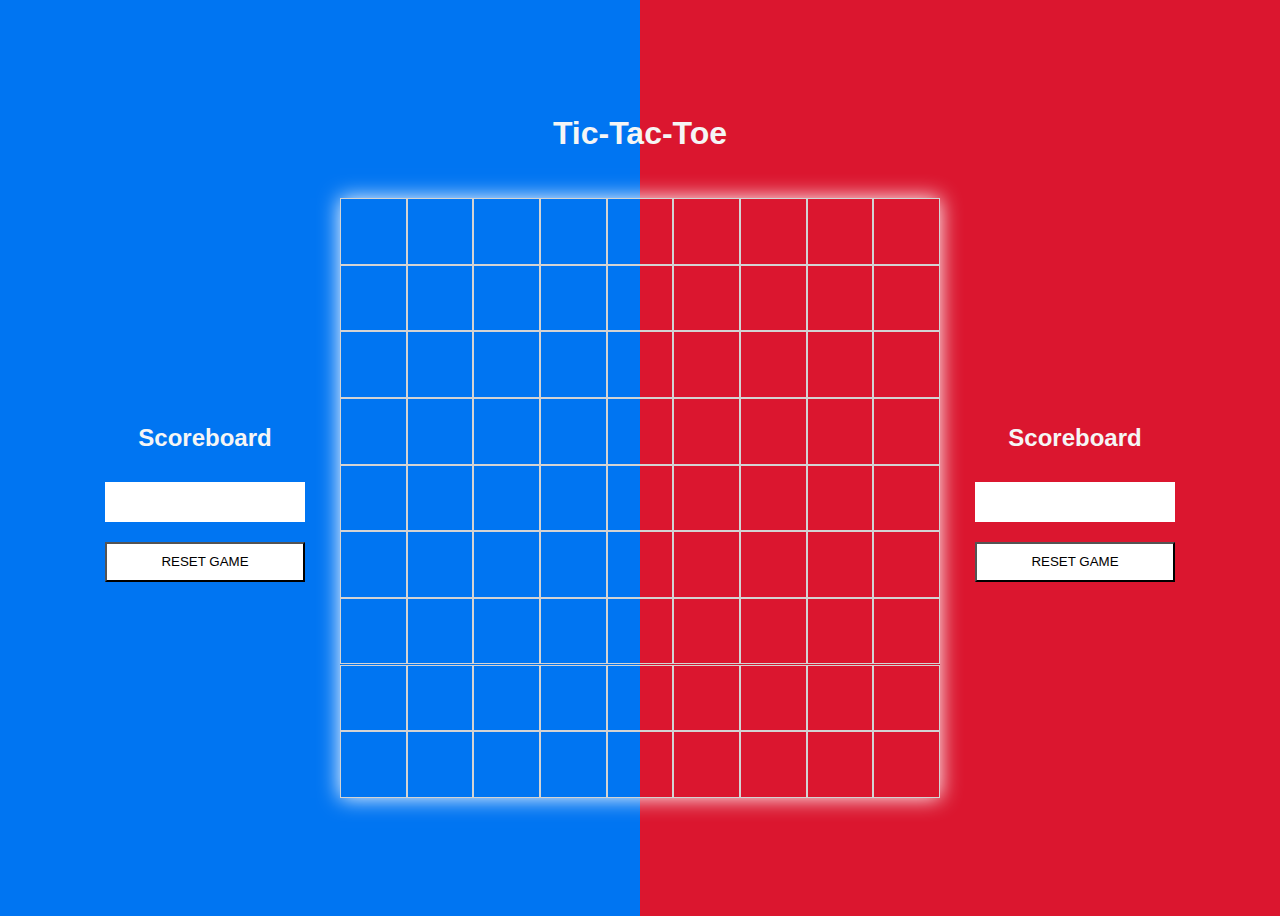
==== index.html @ 59984428 "working live grids" ====
<!DOCTYPE html>
<html lang="en">
<head>
  <meta charset="UTF-8">
  <meta name="viewport" content="width=device-width, initial-scale=1.0">
  <link rel="stylesheet" href="main.css">
  <title>Ultimate Tic-Tac-Toe</title>
</head>
<body>
  <header>
    <h1>Tic-Tac-Toe</h1>
    <nav>
    </nav>
  </header>
  <main>
    <aside>
      <h2>Scoreboard</h2>
      <div id="scoreboardmayo">
      </div>
      <button>RESET GAME</button>
      </div>
    </aside>
    <section>
      <div class="grid">
        <div id ="0" class="one"></div>
        <div id ="1" class="one"></div>
        <div id ="2" class="one"></div>
        <div id ="3" class="two"></div>
        <div id ="4" class="two"></div>
        <div id ="5" class="two"></div>
        <div id ="6" class="three"></div>
        <div id ="7" class="three"></div>
        <div id ="8" class="three"></div>
        <div id ="9" class="one"></div>
        <div id ="10" class="one"></div>
        <div id ="11" class="one"></div>
        <div id ="12" class="two"></div>
        <div id ="13" class="two"></div>
        <div id ="14" class="two"></div>
        <div id ="15" class="three"></div>
        <div id ="16" class="three"></div>
        <div id ="17" class="three"></div>
        <div id ="18" class="one"></div>
        <div id ="19" class="one"></div>
        <div id ="20" class="one"></div>
        <div id ="21" class="two"></div>
        <div id ="22" class="two"></div>
        <div id ="23" class="two"></div>
        <div id ="24" class="three"></div>
        <div id ="25" class="three"></div>
        <div id ="26" class="three"></div>
        <div id ="27" class="four"></div>
        <div id ="28" class="four"></div>
        <div id ="29" class="four"></div>
        <div id ="30" class="five"></div>
        <div id ="31" class="five"></div>
        <div id ="32" class="five"></div>
        <div id ="33" class="six"></div>
        <div id ="34" class="six"></div>
        <div id ="35" class="six"></div>
        <div id ="36" class="four"></div>
        <div id ="37" class="four"></div>
        <div id ="38" class="four"></div>
        <div id ="39" class="five"></div>
        <div id ="40" class="five"></div>
        <div id ="41" class="five"></div>
        <div id ="42" class="six"></div>
        <div id ="43" class="six"></div>
        <div id ="44" class="six"></div>
        <div id ="45" class="four"></div>
        <div id ="46" class="four"></div>
        <div id ="47" class="four"></div>
        <div id ="48" class="five"></div>
        <div id ="49" class="five"></div>
        <div id ="50" class="five"></div>
        <div id ="51" class="six"></div>
        <div id ="52" class="six"></div>
        <div id ="53" class="six"></div>
        <div id ="54" class="seven"></div>
        <div id ="55" class="seven"></div>
        <div id ="56" class="seven"></div>
        <div id ="57" class="eight"></div>
        <div id ="58" class="eight"></div>
        <div id ="59" class="eight"></div>
        <div id ="60" class="nine"></div>
        <div id ="61" class="nine"></div>
        <div id ="62" class="nine"></div>
        <div id ="63" class="seven"></div>
        <div id ="64" class="seven"></div>
        <div id ="65" class="seven"></div>
        <div id ="66" class="eight"></div>
        <div id ="67" class="eight"></div>
        <div id ="68" class="eight"></div>
        <div id ="69" class="nine"></div>
        <div id ="70" class="nine"></div>
        <div id ="71" class="nine"></div>
        <div id ="72" class="seven"></div>
        <div id ="73" class="seven"></div>
        <div id ="74" class="seven"></div>
        <div id ="75" class="eight"></div>
        <div id ="76" class="eight"></div>
        <div id ="77" class="eight"></div>
        <div id ="78" class="nine"></div>
        <div id ="79" class="nine"></div>
        <div id ="80" class="nine"></div>
      </div>
    </section>
    <aside>
      <h2>Scoreboard</h2>
      <div id="scoreboardsauce">
      </div>
      <button>RESET GAME</button>
      </div>
    </aside>
    <footer></footer>
  </main>

  <script src="game.js"></script>
</body>
</html>
---- main.css ----
* {
  box-sizing: border-box;
}

body {
  align-items: center;
  display: flex;
  flex-direction: column;
  height: 100vh;
  justify-content: center;
  font-family: Verdana, Geneva, Tahoma, sans-serif;
  color: whitesmoke;
  background: linear-gradient(to left, #DB162F 0%,#DB162F 50%,#DB162F 50%,#0075F2 50%, #0075F2 100%); /* W3C */

}

main {
  display: flex;
  flex-direction: row;
  align-items: center;
  justify-content: center;
}


h1 {
  font-family: Verdana, Geneva, Tahoma, sans-serif;
}

button {
  background-color: white;
  width: 200px;
  height: 40px;
  margin: 10px;
  color: black;
}

aside {
  display: flex;
  flex-direction: column;
  align-items: center;
  justify-content: center;
  flex-grow: 1;
}


.grid {
  box-shadow: 0 0 20px 0 #ffffff;
  height: 100%;
  height: 600px;
  width: 600px;
  display: flex;
  flex-wrap: wrap;
  margin: 25px;
}


.div {
  border: 0px solid rgb(255, 255, 255);
  font-size: 25px;
}


.grid div {
  border: 1px solid lightgrey;
  flex-grow: 1;
  height: 11.1%;
  width: 11.1%;
}

.grid div.X {
  background-image: url("1.png");
  background-size: cover;
}

.grid div.O {
  background-image: url("2.png");
  background-size: cover;
}

.endplay {
  pointer-events: none;
  background-color: #000000;
} 

.mayo {
  pointer-events: none;
  background-color: #0075F2;
} 

.hotsauce {
  pointer-events: none;
  background-color: #DB162F
} 

.saucewinicon {
  background-image: url("/test.png");
} 



#scoreboardmayo {
  width: 200px;
  height: 40px;
  padding: 10px;
  text-align: center;
  margin: 10px;
  background-color: white;
  color: #000000;
  border-width: 1px;
  font-family: 'Trebuchet MS', 'Lucida Sans Unicode', 'Lucida Grande', 'Lucida Sans', Arial, sans-serif;
}

#scoreboardsauce {
  width: 200px;
  height: 40px;
  padding: 10px;
  text-align: center;
  margin: 10px;
  background-color: white;
  color: #000000;
  border-width: 1px;
  font-family: 'Trebuchet MS', 'Lucida Sans Unicode', 'Lucida Grande', 'Lucida Sans', Arial, sans-serif;
}
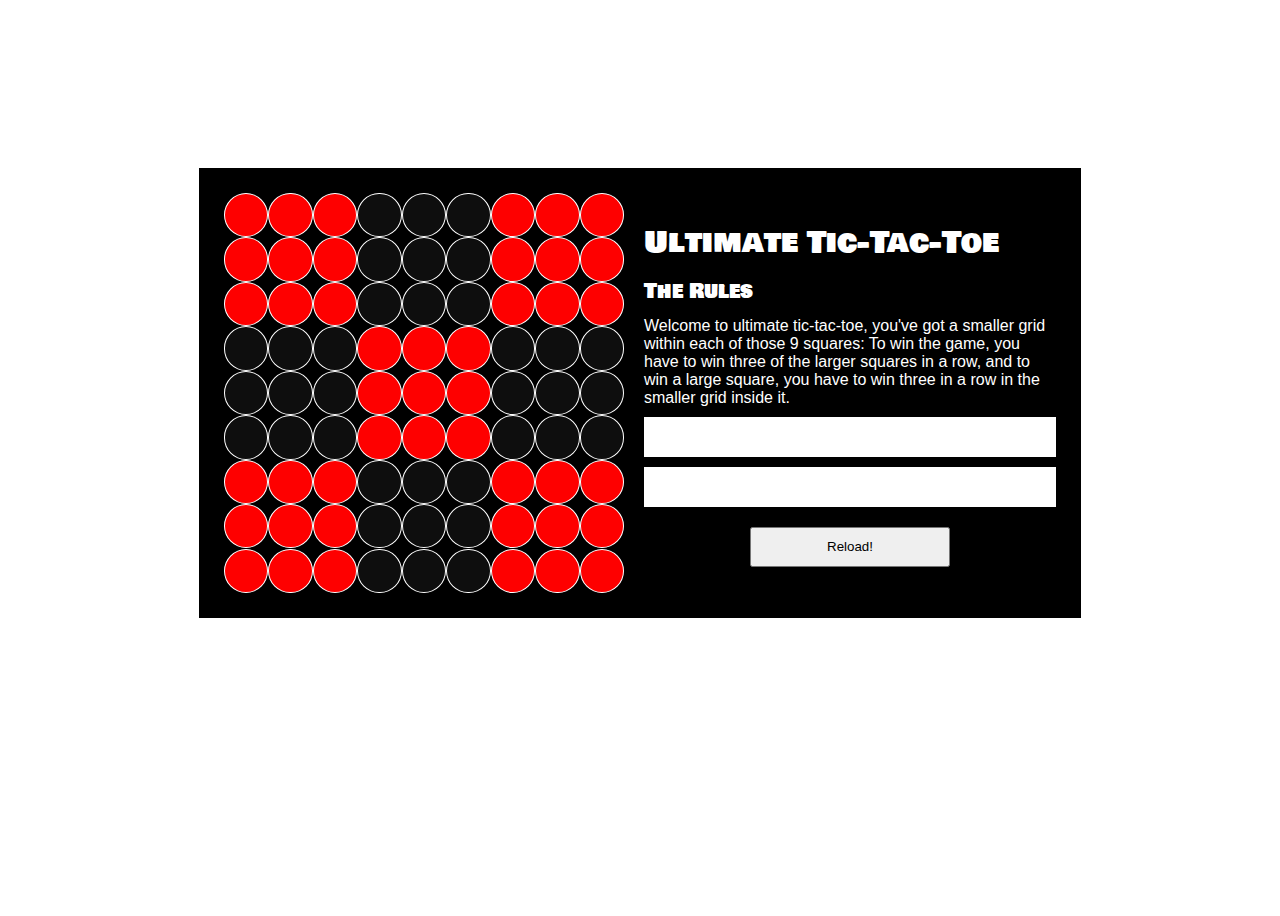
==== commit 525fa085: "design draft 1" ====
--- a/index.html
+++ b/index.html
@@ -4,117 +4,129 @@
   <meta charset="UTF-8">
   <meta name="viewport" content="width=device-width, initial-scale=1.0">
   <link rel="stylesheet" href="main.css">
+  <link rel="preconnect" href="https://fonts.gstatic.com">
+  <link href="https://fonts.googleapis.com/css2?family=Bowlby+One+SC" rel="stylesheet"> 
   <title>Ultimate Tic-Tac-Toe</title>
 </head>
 <body>
-  <header>
-    <h1>Tic-Tac-Toe</h1>
-    <nav>
-    </nav>
-  </header>
-  <main>
-    <aside>
-      <h2>Scoreboard</h2>
-      <div id="scoreboardmayo">
+  <div class="pageborder">
+    <header>
+      <div>
+        <h1>CLASH OF THE CONDIMENTS</h1>
       </div>
-      <button>RESET GAME</button>
-      </div>
-    </aside>
-    <section>
-      <div class="grid">
-        <div id ="0" class="one"></div>
-        <div id ="1" class="one"></div>
-        <div id ="2" class="one"></div>
-        <div id ="3" class="two"></div>
-        <div id ="4" class="two"></div>
-        <div id ="5" class="two"></div>
-        <div id ="6" class="three"></div>
-        <div id ="7" class="three"></div>
-        <div id ="8" class="three"></div>
-        <div id ="9" class="one"></div>
-        <div id ="10" class="one"></div>
-        <div id ="11" class="one"></div>
-        <div id ="12" class="two"></div>
-        <div id ="13" class="two"></div>
-        <div id ="14" class="two"></div>
-        <div id ="15" class="three"></div>
-        <div id ="16" class="three"></div>
-        <div id ="17" class="three"></div>
-        <div id ="18" class="one"></div>
-        <div id ="19" class="one"></div>
-        <div id ="20" class="one"></div>
-        <div id ="21" class="two"></div>
-        <div id ="22" class="two"></div>
-        <div id ="23" class="two"></div>
-        <div id ="24" class="three"></div>
-        <div id ="25" class="three"></div>
-        <div id ="26" class="three"></div>
-        <div id ="27" class="four"></div>
-        <div id ="28" class="four"></div>
-        <div id ="29" class="four"></div>
-        <div id ="30" class="five"></div>
-        <div id ="31" class="five"></div>
-        <div id ="32" class="five"></div>
-        <div id ="33" class="six"></div>
-        <div id ="34" class="six"></div>
-        <div id ="35" class="six"></div>
-        <div id ="36" class="four"></div>
-        <div id ="37" class="four"></div>
-        <div id ="38" class="four"></div>
-        <div id ="39" class="five"></div>
-        <div id ="40" class="five"></div>
-        <div id ="41" class="five"></div>
-        <div id ="42" class="six"></div>
-        <div id ="43" class="six"></div>
-        <div id ="44" class="six"></div>
-        <div id ="45" class="four"></div>
-        <div id ="46" class="four"></div>
-        <div id ="47" class="four"></div>
-        <div id ="48" class="five"></div>
-        <div id ="49" class="five"></div>
-        <div id ="50" class="five"></div>
-        <div id ="51" class="six"></div>
-        <div id ="52" class="six"></div>
-        <div id ="53" class="six"></div>
-        <div id ="54" class="seven"></div>
-        <div id ="55" class="seven"></div>
-        <div id ="56" class="seven"></div>
-        <div id ="57" class="eight"></div>
-        <div id ="58" class="eight"></div>
-        <div id ="59" class="eight"></div>
-        <div id ="60" class="nine"></div>
-        <div id ="61" class="nine"></div>
-        <div id ="62" class="nine"></div>
-        <div id ="63" class="seven"></div>
-        <div id ="64" class="seven"></div>
-        <div id ="65" class="seven"></div>
-        <div id ="66" class="eight"></div>
-        <div id ="67" class="eight"></div>
-        <div id ="68" class="eight"></div>
-        <div id ="69" class="nine"></div>
-        <div id ="70" class="nine"></div>
-        <div id ="71" class="nine"></div>
-        <div id ="72" class="seven"></div>
-        <div id ="73" class="seven"></div>
-        <div id ="74" class="seven"></div>
-        <div id ="75" class="eight"></div>
-        <div id ="76" class="eight"></div>
-        <div id ="77" class="eight"></div>
-        <div id ="78" class="nine"></div>
-        <div id ="79" class="nine"></div>
-        <div id ="80" class="nine"></div>
-      </div>
-    </section>
-    <aside>
-      <h2>Scoreboard</h2>
-      <div id="scoreboardsauce">
-      </div>
-      <button>RESET GAME</button>
-      </div>
-    </aside>
+    </header>
+    <main>
+      <section>
+        <div class="grid">
+          <div id ="0" class="one"></div>
+          <div id ="1" class="one"></div>
+          <div id ="2" class="one"></div>
+          <div id ="3" class="two"></div>
+          <div id ="4" class="two"></div>
+          <div id ="5" class="two"></div>
+          <div id ="6" class="three"></div>
+          <div id ="7" class="three"></div>
+          <div id ="8" class="three"></div>
+          <div id ="9" class="one"></div>
+          <div id ="10" class="one"></div>
+          <div id ="11" class="one"></div>
+          <div id ="12" class="two"></div>
+          <div id ="13" class="two"></div>
+          <div id ="14" class="two"></div>
+          <div id ="15" class="three"></div>
+          <div id ="16" class="three"></div>
+          <div id ="17" class="three"></div>
+          <div id ="18" class="one"></div>
+          <div id ="19" class="one"></div>
+          <div id ="20" class="one"></div>
+          <div id ="21" class="two"></div>
+          <div id ="22" class="two"></div>
+          <div id ="23" class="two"></div>
+          <div id ="24" class="three"></div>
+          <div id ="25" class="three"></div>
+          <div id ="26" class="three"></div>
+          <div id ="27" class="four"></div>
+          <div id ="28" class="four"></div>
+          <div id ="29" class="four"></div>
+          <div id ="30" class="five"></div>
+          <div id ="31" class="five"></div>
+          <div id ="32" class="five"></div>
+          <div id ="33" class="six"></div>
+          <div id ="34" class="six"></div>
+          <div id ="35" class="six"></div>
+          <div id ="36" class="four"></div>
+          <div id ="37" class="four"></div>
+          <div id ="38" class="four"></div>
+          <div id ="39" class="five"></div>
+          <div id ="40" class="five"></div>
+          <div id ="41" class="five"></div>
+          <div id ="42" class="six"></div>
+          <div id ="43" class="six"></div>
+          <div id ="44" class="six"></div>
+          <div id ="45" class="four"></div>
+          <div id ="46" class="four"></div>
+          <div id ="47" class="four"></div>
+          <div id ="48" class="five"></div>
+          <div id ="49" class="five"></div>
+          <div id ="50" class="five"></div>
+          <div id ="51" class="six"></div>
+          <div id ="52" class="six"></div>
+          <div id ="53" class="six"></div>
+          <div id ="54" class="seven"></div>
+          <div id ="55" class="seven"></div>
+          <div id ="56" class="seven"></div>
+          <div id ="57" class="eight"></div>
+          <div id ="58" class="eight"></div>
+          <div id ="59" class="eight"></div>
+          <div id ="60" class="nine"></div>
+          <div id ="61" class="nine"></div>
+          <div id ="62" class="nine"></div>
+          <div id ="63" class="seven"></div>
+          <div id ="64" class="seven"></div>
+          <div id ="65" class="seven"></div>
+          <div id ="66" class="eight"></div>
+          <div id ="67" class="eight"></div>
+          <div id ="68" class="eight"></div>
+          <div id ="69" class="nine"></div>
+          <div id ="70" class="nine"></div>
+          <div id ="71" class="nine"></div>
+          <div id ="72" class="seven"></div>
+          <div id ="73" class="seven"></div>
+          <div id ="74" class="seven"></div>
+          <div id ="75" class="eight"></div>
+          <div id ="76" class="eight"></div>
+          <div id ="77" class="eight"></div>
+          <div id ="78" class="nine"></div>
+          <div id ="79" class="nine"></div>
+          <div id ="80" class="nine"></div>
+        </div>
+      </section>
+  
+      <aside>
+        <div>
+          <h2>Ultimate Tic-Tac-Toe</h2>
+          <h3>The Rules</h3>
+          <p>
+            Welcome to ultimate tic-tac-toe, you've got a smaller grid within each of those 9 squares: 
+            To win the game, you have to win three of the larger squares in a row, and to win a large square, 
+            you have to win three in a row in the smaller grid inside it.
+          </p>
+          <div class="scoreboardsauce">
+            <div id="player1"></div>
+          </div>
+          <div class="scoreboardmayo">
+            <div id="player2"></div>
+          </div>
+        </div>
+
+        <button id="reset" onClick="window.location.reload();">Reload!</button>
+        
+      </aside>
+  
+    </main>
     <footer></footer>
-  </main>
-
-  <script src="game.js"></script>
-</body>
+    <script src="game.js"></script>
+  </body>
+  </div>
+  
 </html>--- a/main.css
+++ b/main.css
@@ -7,31 +7,61 @@
   display: flex;
   flex-direction: column;
   height: 100vh;
-  justify-content: center;
-  font-family: Verdana, Geneva, Tahoma, sans-serif;
-  color: whitesmoke;
-  background: linear-gradient(to left, #DB162F 0%,#DB162F 50%,#DB162F 50%,#0075F2 50%, #0075F2 100%); /* W3C */
+  flex-grow: 1;
+  background-image: url("https://cdn.shopify.com/s/files/1/0306/1016/1723/files/1_e07f3614-9ca3-4c80-86b9-942439f13a96.png?v=1606864470");
+  font-family: 'Bowlby One SC', cursive;
+
 
 }
 
 main {
   display: flex;
   flex-direction: row;
-  align-items: center;
-  justify-content: center;
+  justify-content: left;
+  flex-grow: 1;
+  background-color: rgb(0, 0, 0);
+  box-shadow: 0 0 40px 0 #ffffff;
+  padding: 15px;
+}
+
+header {
+  height: 80px;
+  margin: 40px;
 }
 
 
 h1 {
-  font-family: Verdana, Geneva, Tahoma, sans-serif;
+  font-size: 50px;
+  color: #ffffff;
+  font-weight: 500;
+  margin: 10px;
+  text-align: center;
+}
+
+h2 {
+  font-size: 30px;
+  color: #ffffff;
+  font-weight: 500;
+  margin: 10px;
+}
+
+h3 {
+  font-size: 20px;
+  color: #ffffff;
+  font-weight: 500;
+  margin: 10px;
 }
 
 button {
-  background-color: white;
   width: 200px;
   height: 40px;
   margin: 10px;
   color: black;
+}
+
+p {
+  font-family: 'Trebuchet MS', 'Lucida Sans Unicode', 'Lucida Grande', 'Lucida Sans', Arial, sans-serif;
+  margin: 10px;
 }
 
 aside {
@@ -40,31 +70,66 @@
   align-items: center;
   justify-content: center;
   flex-grow: 1;
+  width: 300px;
+  color: white;
 }
 
 
 .grid {
-  box-shadow: 0 0 20px 0 #ffffff;
+  border-width: 10px;
   height: 100%;
-  height: 600px;
-  width: 600px;
+  height: 400px;
+  width: 400px;
   display: flex;
   flex-wrap: wrap;
-  margin: 25px;
+  margin: 10px;
 }
 
 
-.div {
-  border: 0px solid rgb(255, 255, 255);
-  font-size: 25px;
+.one {
+  background-color: #fe0000;
+}
+
+.two {
+
+  background-color:#0e0e0e;
+}
+
+.three {
+  background-color:#fe0000; 
+}
+
+.four {
+  background-color: #0e0e0e;
+}
+
+.five {
+  background-color:#fe0000; 
+}
+
+.six {
+  background-color: #0e0e0e;
+}
+
+.seven {
+  background-color:#fe0000; 
+}
+
+.eight {
+  background-color: #0e0e0e;
+}
+
+.nine {
+  background-color: #fe0000;
 }
 
 
 .grid div {
-  border: 1px solid lightgrey;
   flex-grow: 1;
+  border: 0.5px solid white;
   height: 11.1%;
   width: 11.1%;
+  border-radius: 50%; 
 }
 
 .grid div.X {
@@ -79,45 +144,38 @@
 
 .endplay {
   pointer-events: none;
-  background-color: #000000;
+  background-color: #4cdf12;
 } 
 
 .mayo {
   pointer-events: none;
-  background-color: #0075F2;
+  background-image: url("/mayowin.png");
 } 
 
 .hotsauce {
   pointer-events: none;
-  background-color: #DB162F
-} 
-
-.saucewinicon {
-  background-image: url("/test.png");
+  background-image: url("/mayowin.png");
 } 
 
 
 
-#scoreboardmayo {
-  width: 200px;
+.scoreboardmayo {
   height: 40px;
   padding: 10px;
   text-align: center;
   margin: 10px;
-  background-color: white;
   color: #000000;
-  border-width: 1px;
+  background-color: #ffffff;
   font-family: 'Trebuchet MS', 'Lucida Sans Unicode', 'Lucida Grande', 'Lucida Sans', Arial, sans-serif;
 }
 
-#scoreboardsauce {
-  width: 200px;
+.scoreboardsauce {
   height: 40px;
   padding: 10px;
   text-align: center;
   margin: 10px;
-  background-color: white;
   color: #000000;
+  background-color: #ffffff;
   border-width: 1px;
   font-family: 'Trebuchet MS', 'Lucida Sans Unicode', 'Lucida Grande', 'Lucida Sans', Arial, sans-serif;
 }
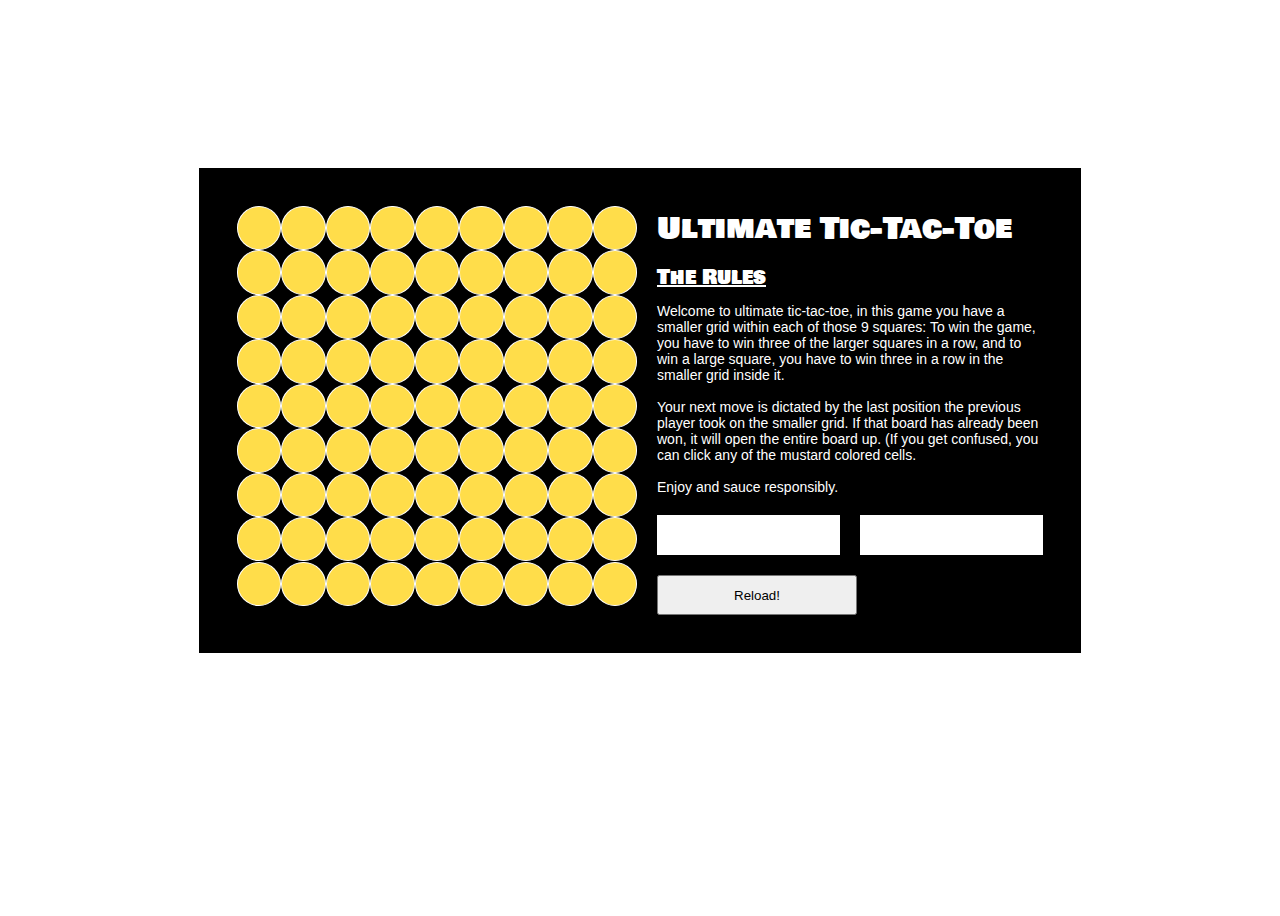
==== commit 4c2dd7b3: "design update" ====
--- a/index.html
+++ b/index.html
@@ -107,19 +107,26 @@
           <h2>Ultimate Tic-Tac-Toe</h2>
           <h3>The Rules</h3>
           <p>
-            Welcome to ultimate tic-tac-toe, you've got a smaller grid within each of those 9 squares: 
-            To win the game, you have to win three of the larger squares in a row, and to win a large square, 
-            you have to win three in a row in the smaller grid inside it.
+            Welcome to ultimate tic-tac-toe, in this game you have a smaller grid within each of those 9 squares: To win the game, you have to win three of the larger squares in a row, and to win a large square, you have to win three in a row in the smaller grid inside it.
+            <br><br>
+            Your next move is dictated by the last position the previous player took on the smaller grid. If that board has already been won, it will open the entire board up. (If you get confused, you can click any of the mustard colored cells.
+            <br><br>
+            Enjoy and sauce responsibly. 
           </p>
-          <div class="scoreboardsauce">
-            <div id="player1"></div>
+          <div>
+            <div id="score">
+              <div class="scoreboardsauce">
+              </div>
+              <div class="scoreboardmayo">
+              </div>
+   
+               <div id="player1">
+               </div>
+               <div id="player2"></div>
+               </div>
+            </div>
+         <button id="reset" onClick="window.location.reload();">Reload!</button>
           </div>
-          <div class="scoreboardmayo">
-            <div id="player2"></div>
-          </div>
-        </div>
-
-        <button id="reset" onClick="window.location.reload();">Reload!</button>
         
       </aside>
   
--- a/main.css
+++ b/main.css
@@ -21,7 +21,7 @@
   flex-grow: 1;
   background-color: rgb(0, 0, 0);
   box-shadow: 0 0 40px 0 #ffffff;
-  padding: 15px;
+  padding: 28px;
 }
 
 header {
@@ -43,6 +43,7 @@
   color: #ffffff;
   font-weight: 500;
   margin: 10px;
+  
 }
 
 h3 {
@@ -50,6 +51,7 @@
   color: #ffffff;
   font-weight: 500;
   margin: 10px;
+  text-decoration: underline;
 }
 
 button {
@@ -61,6 +63,7 @@
 
 p {
   font-family: 'Trebuchet MS', 'Lucida Sans Unicode', 'Lucida Grande', 'Lucida Sans', Arial, sans-serif;
+  font-size: 14px;
   margin: 10px;
 }
 
@@ -75,6 +78,7 @@
 }
 
 
+
 .grid {
   border-width: 10px;
   height: 100%;
@@ -87,40 +91,40 @@
 
 
 .one {
-  background-color: #fe0000;
+  background-color: #FFDD4A;
 }
 
 .two {
 
-  background-color:#0e0e0e;
+  background-color:#FFDD4A;
 }
 
 .three {
-  background-color:#fe0000; 
+  background-color:#FFDD4A;
 }
 
 .four {
-  background-color: #0e0e0e;
+  background-color: #FFDD4A;
 }
 
 .five {
-  background-color:#fe0000; 
+  background-color:#FFDD4A;
 }
 
 .six {
-  background-color: #0e0e0e;
+  background-color: #FFDD4A;
 }
 
 .seven {
-  background-color:#fe0000; 
+  background-color:#FFDD4A;
 }
 
 .eight {
-  background-color: #0e0e0e;
+  background-color: #FFDD4A;
 }
 
 .nine {
-  background-color: #fe0000;
+  background-color: #FFDD4A;
 }
 
 
@@ -144,17 +148,17 @@
 
 .endplay {
   pointer-events: none;
-  background-color: #4cdf12;
+  background-color: #000103;
 } 
 
 .mayo {
   pointer-events: none;
-  background-image: url("/mayowin.png");
+  background-color: #1098F7;
 } 
 
 .hotsauce {
   pointer-events: none;
-  background-image: url("/mayowin.png");
+  background-color: #FE5000;
 } 
 
 
@@ -167,6 +171,7 @@
   color: #000000;
   background-color: #ffffff;
   font-family: 'Trebuchet MS', 'Lucida Sans Unicode', 'Lucida Grande', 'Lucida Sans', Arial, sans-serif;
+  flex-grow: 1;
 }
 
 .scoreboardsauce {
@@ -178,6 +183,12 @@
   background-color: #ffffff;
   border-width: 1px;
   font-family: 'Trebuchet MS', 'Lucida Sans Unicode', 'Lucida Grande', 'Lucida Sans', Arial, sans-serif;
+  flex-grow: 1;
+}
+
+#score {
+  display: flex;
 }
 
 
+
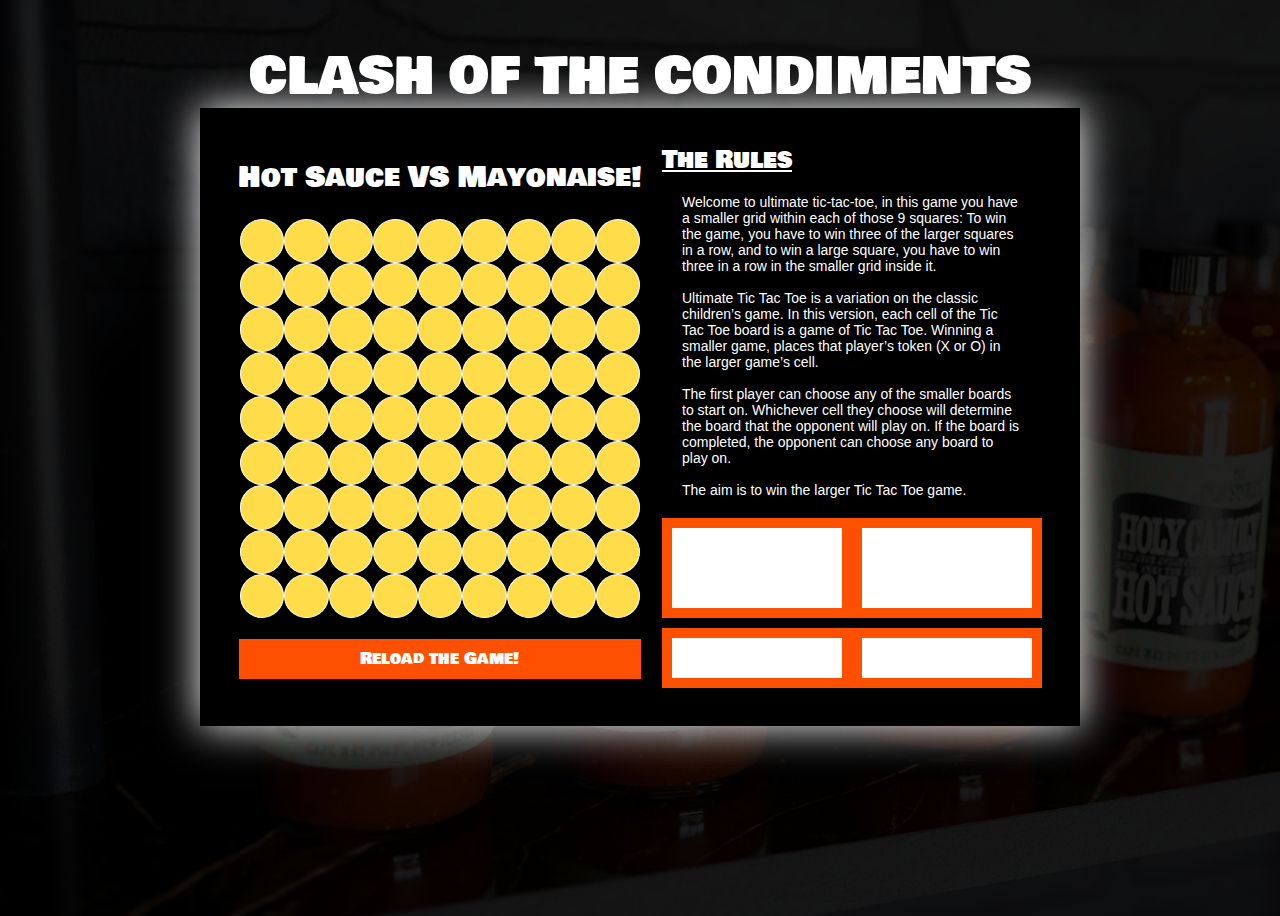
==== commit 6bfc4516: "working" ====
--- a/index.html
+++ b/index.html
@@ -9,14 +9,15 @@
   <title>Ultimate Tic-Tac-Toe</title>
 </head>
 <body>
+  <header>
+    <div>
+      <h1>CLASH OF THE CONDIMENTS</h1>
+    </div>
+  </header>
   <div class="pageborder">
-    <header>
-      <div>
-        <h1>CLASH OF THE CONDIMENTS</h1>
-      </div>
-    </header>
     <main>
       <section>
+        <h2>Hot Sauce VS Mayonaise!</h2>
         <div class="grid">
           <div id ="0" class="one"></div>
           <div id ="1" class="one"></div>
@@ -100,34 +101,36 @@
           <div id ="79" class="nine"></div>
           <div id ="80" class="nine"></div>
         </div>
+        <button id="reset" onClick="window.location.reload();">Reload the Game!</button>
       </section>
   
       <aside>
-        <div>
-          <h2>Ultimate Tic-Tac-Toe</h2>
           <h3>The Rules</h3>
           <p>
             Welcome to ultimate tic-tac-toe, in this game you have a smaller grid within each of those 9 squares: To win the game, you have to win three of the larger squares in a row, and to win a large square, you have to win three in a row in the smaller grid inside it.
             <br><br>
-            Your next move is dictated by the last position the previous player took on the smaller grid. If that board has already been won, it will open the entire board up. (If you get confused, you can click any of the mustard colored cells.
+            Ultimate Tic Tac Toe is a variation on the classic children’s game. In this version, each cell of the Tic Tac Toe board is a game of Tic Tac Toe. Winning a smaller game, places that player’s token (X or O) in the larger game’s cell.
             <br><br>
-            Enjoy and sauce responsibly. 
+            The first player can choose any of the smaller boards to start on. Whichever cell they choose will determine the board that the opponent will play on. If the board is completed, the opponent can choose any board to play on.
+            <br><br>
+            The aim is to win the larger Tic Tac Toe game.
           </p>
+          
           <div>
+            <div id="playerintro">
+              <div id="playerone">
+              </div>
+              <div id="playertwo">
+              </div>
+            </div>
+
             <div id="score">
               <div class="scoreboardsauce">
               </div>
               <div class="scoreboardmayo">
               </div>
-   
-               <div id="player1">
-               </div>
-               <div id="player2"></div>
-               </div>
             </div>
-         <button id="reset" onClick="window.location.reload();">Reload!</button>
           </div>
-        
       </aside>
   
     </main>
--- a/main.css
+++ b/main.css
@@ -1,3 +1,4 @@
+
 * {
   box-sizing: border-box;
 }
@@ -8,10 +9,15 @@
   flex-direction: column;
   height: 100vh;
   flex-grow: 1;
-  background-image: url("https://cdn.shopify.com/s/files/1/0306/1016/1723/files/1_e07f3614-9ca3-4c80-86b9-942439f13a96.png?v=1606864470");
+  background-image: url("images/backgroundimage.jpg");
   font-family: 'Bowlby One SC', cursive;
-
-
+}
+
+@media only screen and (max-width: 600px) {
+  body {
+    width: 280px;
+    background-image: url("images/mobileback.png")
+  }
 }
 
 main {
@@ -24,9 +30,19 @@
   padding: 28px;
 }
 
+@media only screen and (max-width: 600px) {
+  main {
+    flex-direction: column;
+    flex-grow: 1;
+    width: 400px;
+    justify-content: center;
+  }
+}
+
+
 header {
-  height: 80px;
-  margin: 40px;
+  height: 60px;
+  margin: 20px;
 }
 
 
@@ -38,20 +54,44 @@
   text-align: center;
 }
 
+@media only screen and (max-width: 600px) {
+  h1 {
+    font-size: 20px;
+    text-align: center;
+  }
+}
+
+
 h2 {
-  font-size: 30px;
+  font-size: 28px;
   color: #ffffff;
   font-weight: 500;
-  margin: 10px;
-  
-}
+  margin: 10px;  
+}
+
+@media only screen and (max-width: 600px) {
+  h2 {
+    text-align: center;
+  }
+}
+
 
 h3 {
-  font-size: 20px;
+  font-size: 24px;
   color: #ffffff;
   font-weight: 500;
-  margin: 10px;
+  margin: 5px;
+  width: 380px;
   text-decoration: underline;
+  text-align: left;
+  flex-grow: 1;
+}
+
+@media only screen and (max-width: 600px) {
+  h3 {
+    width: 280px;
+    text-align: center;
+  }
 }
 
 button {
@@ -65,7 +105,15 @@
   font-family: 'Trebuchet MS', 'Lucida Sans Unicode', 'Lucida Grande', 'Lucida Sans', Arial, sans-serif;
   font-size: 14px;
   margin: 10px;
-}
+  width: 85%;
+}
+
+@media only screen and (max-width: 600px) {
+  p {
+  width: 280px;
+  }
+}
+
 
 aside {
   display: flex;
@@ -73,10 +121,45 @@
   align-items: center;
   justify-content: center;
   flex-grow: 1;
-  width: 300px;
+  width: 400px;
   color: white;
 }
 
+@media only screen and (max-width: 600px) {
+  aside {
+    display: flex;
+    flex-direction: column;
+    align-items: center;
+    justify-content: center;
+    color: white;
+    width: none;
+  }
+}
+
+section {
+  display: flex;
+  flex-direction: column;
+  align-items: center;
+  justify-content: center;
+  flex-grow: 1;
+}
+
+@media only screen and (max-width: 600px) {
+  section {
+    display: flex;
+    flex-direction: column;
+    align-items: center;
+    justify-content: center;
+    color: white;
+    width: none;
+  }
+}
+
+.pageborder {
+  display: flex;
+  flex-direction: row;
+  justify-content: center;
+}
 
 
 .grid {
@@ -89,6 +172,18 @@
   margin: 10px;
 }
 
+@media only screen and (max-width: 600px) {
+  .grid {
+    border-width: 10px;
+    height: 100%;
+    height: 280px;
+    width: 280px;
+    display: flex;
+    flex-wrap: wrap;
+    margin: 10px;
+  }
+}
+
 
 .one {
   background-color: #FFDD4A;
@@ -137,12 +232,12 @@
 }
 
 .grid div.X {
-  background-image: url("1.png");
+  background-image: url("images/1.png");
   background-size: cover;
 }
 
 .grid div.O {
-  background-image: url("2.png");
+  background-image: url("images/2.png");
   background-size: cover;
 }
 
@@ -161,8 +256,6 @@
   background-color: #FE5000;
 } 
 
-
-
 .scoreboardmayo {
   height: 40px;
   padding: 10px;
@@ -170,7 +263,7 @@
   margin: 10px;
   color: #000000;
   background-color: #ffffff;
-  font-family: 'Trebuchet MS', 'Lucida Sans Unicode', 'Lucida Grande', 'Lucida Sans', Arial, sans-serif;
+  font-size: 12px;
   flex-grow: 1;
 }
 
@@ -180,15 +273,79 @@
   text-align: center;
   margin: 10px;
   color: #000000;
+  font-size: 12px;
   background-color: #ffffff;
   border-width: 1px;
-  font-family: 'Trebuchet MS', 'Lucida Sans Unicode', 'Lucida Grande', 'Lucida Sans', Arial, sans-serif;
-  flex-grow: 1;
-}
+  flex-grow: 1;
+}
+
+
+#playerintro {
+  display: flex;
+  flex-direction: row;
+  flex-grow: 1;
+  background-color: #FE5000;
+  width: 380px;
+  height: 100px;
+  margin: 10px;
+}
+
+
+@media only screen and (max-width: 600px) {
+  #playerintro {
+    display: none;
+  }
+}
+
+
 
 #score {
   display: flex;
-}
-
-
-
+  flex-grow: 1;
+  background-color: #FE5000;
+  width: 380px;
+  margin: 10px; 
+}
+
+@media only screen and (max-width: 600px) {
+  #score {
+    display: flex;
+    flex-direction: column;
+    margin: 10px;
+    width: 100%;
+  }
+}
+
+#reset {
+  width: 95%;
+  align-items: center;
+  font-family: 'Bowlby One SC', cursive;
+  background-color: #FE5000;
+  border: none;
+  color: white;
+  font-size: 16px;
+}
+
+#playerone {
+  width: 250px;
+  margin: 10px;
+  background-color: #ffffff;
+  justify-content: space-around;
+  background-size: contain;
+  background-image: url("images/hotsauceplayer.png");
+}
+
+#playertwo {
+  flex-grow: 1;
+  width: 250px;
+  margin: 10px;
+  background-color: #ffffff;
+  justify-content: space-around;
+  background-size: contain;
+  background-image: url("images/mayoplayer.png");
+}
+
+
+
+
+
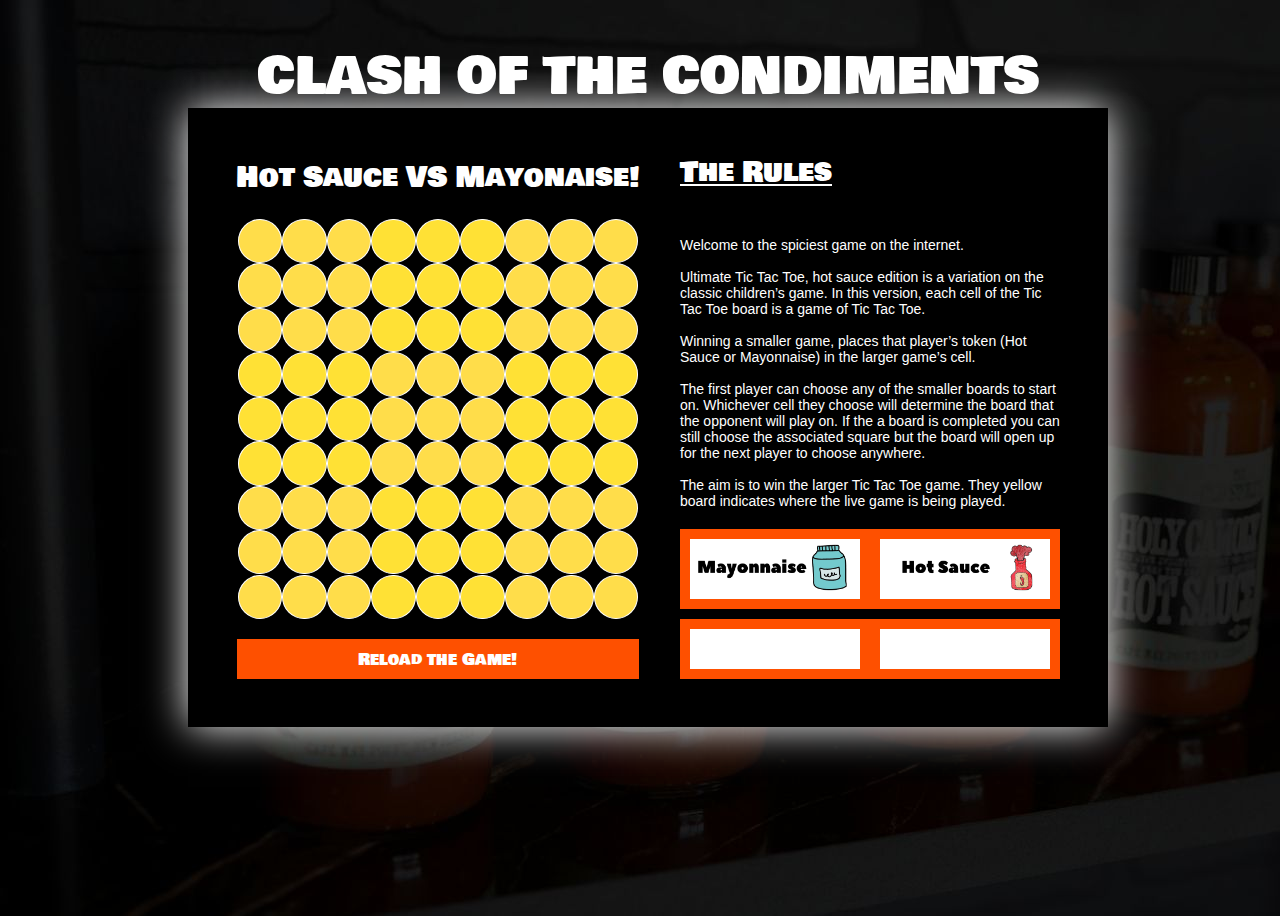
==== commit 751cbac5: "mobile test 4" ====
--- a/index.html
+++ b/index.html
@@ -107,13 +107,15 @@
       <aside>
           <h3>The Rules</h3>
           <p>
-            Welcome to ultimate tic-tac-toe, in this game you have a smaller grid within each of those 9 squares: To win the game, you have to win three of the larger squares in a row, and to win a large square, you have to win three in a row in the smaller grid inside it.
+            Welcome to the spiciest game on the internet.
             <br><br>
-            Ultimate Tic Tac Toe is a variation on the classic children’s game. In this version, each cell of the Tic Tac Toe board is a game of Tic Tac Toe. Winning a smaller game, places that player’s token (X or O) in the larger game’s cell.
+            Ultimate Tic Tac Toe, hot sauce edition is a variation on the classic children’s game. In this version, each cell of the Tic Tac Toe board is a game of Tic Tac Toe. 
             <br><br>
-            The first player can choose any of the smaller boards to start on. Whichever cell they choose will determine the board that the opponent will play on. If the board is completed, the opponent can choose any board to play on.
+            Winning a smaller game, places that player’s token (Hot Sauce or Mayonnaise) in the larger game’s cell.
             <br><br>
-            The aim is to win the larger Tic Tac Toe game.
+            The first player can choose any of the smaller boards to start on. Whichever cell they choose will determine the board that the opponent will play on. If the a board is completed you can still choose the associated square but the board will open up for the next player to choose anywhere.
+            <br><br>
+            The aim is to win the larger Tic Tac Toe game. They yellow board indicates where the live game is being played.
           </p>
           
           <div>
@@ -125,9 +127,9 @@
             </div>
 
             <div id="score">
+                <div class="scoreboardmayo">
+              </div>
               <div class="scoreboardsauce">
-              </div>
-              <div class="scoreboardmayo">
               </div>
             </div>
           </div>
--- a/main.css
+++ b/main.css
@@ -8,6 +8,7 @@
   display: flex;
   flex-direction: column;
   height: 100vh;
+  width: 100%;
   flex-grow: 1;
   background-image: url("images/backgroundimage.jpg");
   font-family: 'Bowlby One SC', cursive;
@@ -15,15 +16,15 @@
 
 @media only screen and (max-width: 600px) {
   body {
-    width: 280px;
-    background-image: url("images/mobileback.png")
-  }
-}
+    align-items: center;
+    display: flex;
+    flex-direction: column;
+  }
+}
+
 
 main {
   display: flex;
-  flex-direction: row;
-  justify-content: left;
   flex-grow: 1;
   background-color: rgb(0, 0, 0);
   box-shadow: 0 0 40px 0 #ffffff;
@@ -33,11 +34,9 @@
 @media only screen and (max-width: 600px) {
   main {
     flex-direction: column;
-    flex-grow: 1;
-    width: 400px;
-    justify-content: center;
-  }
-}
+  }
+}
+
 
 
 header {
@@ -57,7 +56,6 @@
 @media only screen and (max-width: 600px) {
   h1 {
     font-size: 20px;
-    text-align: center;
   }
 }
 
@@ -71,13 +69,14 @@
 
 @media only screen and (max-width: 600px) {
   h2 {
+    font-size: 18px;
     text-align: center;
   }
 }
 
 
 h3 {
-  font-size: 24px;
+  font-size: 28px;
   color: #ffffff;
   font-weight: 500;
   margin: 5px;
@@ -89,10 +88,11 @@
 
 @media only screen and (max-width: 600px) {
   h3 {
-    width: 280px;
+    font-size: 14px;
     text-align: center;
   }
 }
+
 
 button {
   width: 200px;
@@ -105,14 +105,14 @@
   font-family: 'Trebuchet MS', 'Lucida Sans Unicode', 'Lucida Grande', 'Lucida Sans', Arial, sans-serif;
   font-size: 14px;
   margin: 10px;
-  width: 85%;
 }
 
 @media only screen and (max-width: 600px) {
   p {
-  width: 280px;
-  }
-}
+    width: 280px;
+  }
+}
+
 
 
 aside {
@@ -120,21 +120,12 @@
   flex-direction: column;
   align-items: center;
   justify-content: center;
+  margin: 10px;
   flex-grow: 1;
   width: 400px;
   color: white;
 }
 
-@media only screen and (max-width: 600px) {
-  aside {
-    display: flex;
-    flex-direction: column;
-    align-items: center;
-    justify-content: center;
-    color: white;
-    width: none;
-  }
-}
 
 section {
   display: flex;
@@ -142,18 +133,10 @@
   align-items: center;
   justify-content: center;
   flex-grow: 1;
-}
-
-@media only screen and (max-width: 600px) {
-  section {
-    display: flex;
-    flex-direction: column;
-    align-items: center;
-    justify-content: center;
-    color: white;
-    width: none;
-  }
-}
+  margin: 10px;
+}
+
+
 
 .pageborder {
   display: flex;
@@ -191,7 +174,7 @@
 
 .two {
 
-  background-color:#FFDD4A;
+  background-color: #ffe135;
 }
 
 .three {
@@ -199,7 +182,7 @@
 }
 
 .four {
-  background-color: #FFDD4A;
+  background-color: #ffe135;
 }
 
 .five {
@@ -207,7 +190,7 @@
 }
 
 .six {
-  background-color: #FFDD4A;
+  background-color: #ffe135;
 }
 
 .seven {
@@ -215,7 +198,7 @@
 }
 
 .eight {
-  background-color: #FFDD4A;
+  background-color: #ffe135;
 }
 
 .nine {
@@ -257,23 +240,23 @@
 } 
 
 .scoreboardmayo {
+  width: 250px;
   height: 40px;
-  padding: 10px;
+  margin: 10px;
+  padding: 5px;
   text-align: center;
-  margin: 10px;
   color: #000000;
   background-color: #ffffff;
-  font-size: 12px;
   flex-grow: 1;
 }
 
 .scoreboardsauce {
+  width: 250px;
   height: 40px;
-  padding: 10px;
   text-align: center;
   margin: 10px;
+  padding: 5px;
   color: #000000;
-  font-size: 12px;
   background-color: #ffffff;
   border-width: 1px;
   flex-grow: 1;
@@ -286,17 +269,15 @@
   flex-grow: 1;
   background-color: #FE5000;
   width: 380px;
-  height: 100px;
-  margin: 10px;
-}
-
+  margin: 10px;
+}
 
 @media only screen and (max-width: 600px) {
   #playerintro {
     display: none;
-  }
-}
-
+
+  }
+}
 
 
 #score {
@@ -309,12 +290,10 @@
 
 @media only screen and (max-width: 600px) {
   #score {
-    display: flex;
-    flex-direction: column;
-    margin: 10px;
-    width: 100%;
-  }
-}
+    display: none;
+  }
+}
+
 
 #reset {
   width: 95%;
@@ -326,26 +305,47 @@
   font-size: 16px;
 }
 
+@media only screen and (max-width: 600px) {
+  #reset {
+    width: 250px;
+  }
+}
+
 #playerone {
   width: 250px;
+  height: 60px;
   margin: 10px;
   background-color: #ffffff;
   justify-content: space-around;
   background-size: contain;
-  background-image: url("images/hotsauceplayer.png");
+  background-image: url("images/mayoicon.png");
+}
+
+@media only screen and (max-width: 600px) {
+  #playerone {
+    display: none;
+
+  }
 }
 
 #playertwo {
   flex-grow: 1;
   width: 250px;
+  height: 60px;
   margin: 10px;
   background-color: #ffffff;
   justify-content: space-around;
   background-size: contain;
-  background-image: url("images/mayoplayer.png");
-}
-
-
-
-
-
+  background-image: url("images/hotsauceicon.png");
+}
+
+@media only screen and (max-width: 600px) {
+  #playertwo {
+    display: none;
+
+  }
+}
+
+
+
+
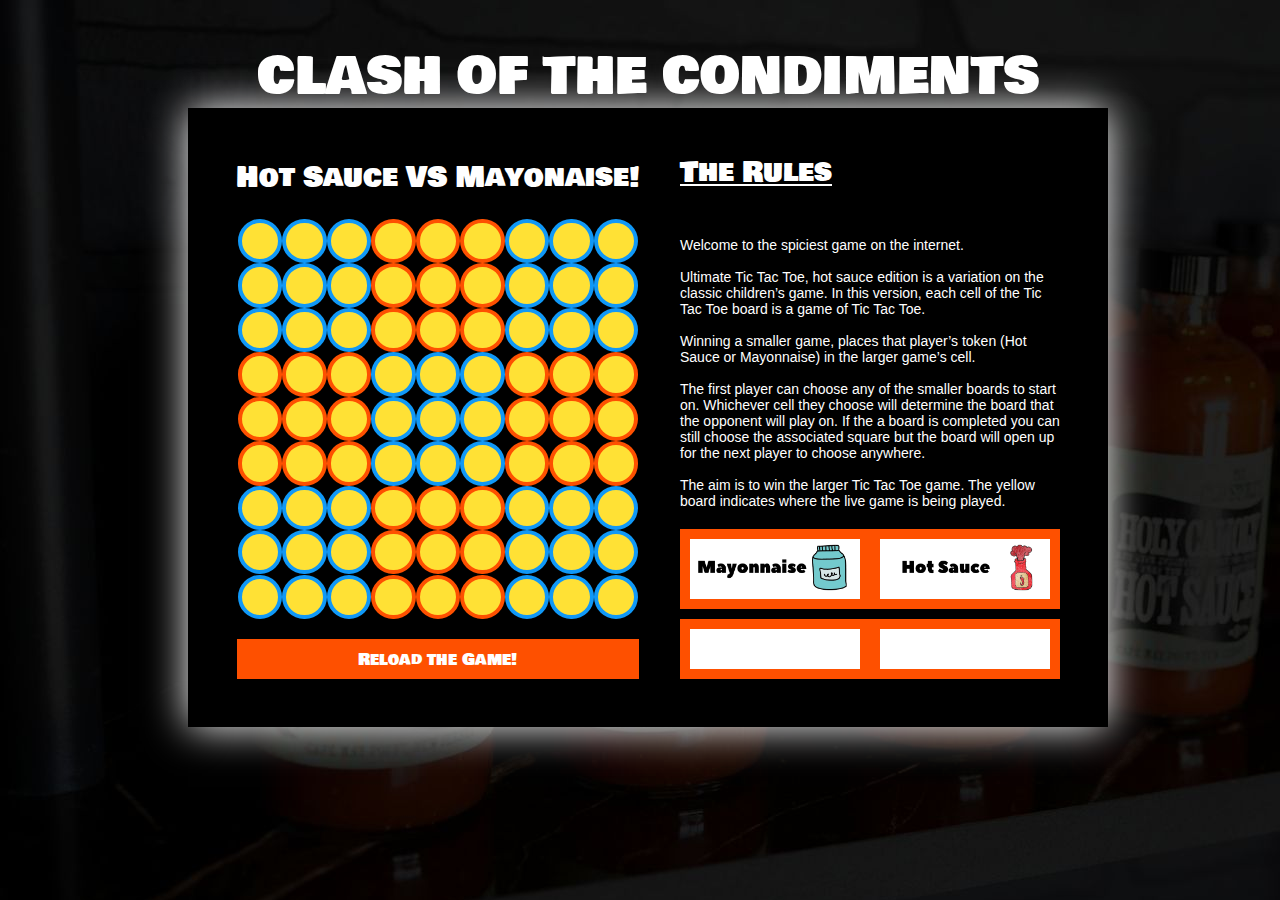
==== commit c798a60a: "mobile test 6" ====
--- a/index.html
+++ b/index.html
@@ -115,7 +115,7 @@
             <br><br>
             The first player can choose any of the smaller boards to start on. Whichever cell they choose will determine the board that the opponent will play on. If the a board is completed you can still choose the associated square but the board will open up for the next player to choose anywhere.
             <br><br>
-            The aim is to win the larger Tic Tac Toe game. They yellow board indicates where the live game is being played.
+            The aim is to win the larger Tic Tac Toe game. The yellow board indicates where the live game is being played.
           </p>
           
           <div>
--- a/main.css
+++ b/main.css
@@ -7,7 +7,6 @@
   align-items: center;
   display: flex;
   flex-direction: column;
-  height: 100vh;
   width: 100%;
   flex-grow: 1;
   background-image: url("images/backgroundimage.jpg");
@@ -169,46 +168,54 @@
 
 
 .one {
-  background-color: #FFDD4A;
+  background-color: #ffe135;
+  border: 4px solid #1098F7;
 }
 
 .two {
 
   background-color: #ffe135;
+  border: 4px solid #fe5000;
 }
 
 .three {
-  background-color:#FFDD4A;
+  background-color:#ffe135;
+  border: 4px solid #1098F7;
 }
 
 .four {
   background-color: #ffe135;
+  border: 4px solid #fe5000;
 }
 
 .five {
-  background-color:#FFDD4A;
+  background-color:#ffe135;
+  border: 4px solid #1098F7;
 }
 
 .six {
   background-color: #ffe135;
+  border: 4px solid #fe5000;
 }
 
 .seven {
-  background-color:#FFDD4A;
+  background-color:#ffe135;
+  border: 4px solid #1098F7;
 }
 
 .eight {
   background-color: #ffe135;
+  border: 4px solid #fe5000;
 }
 
 .nine {
-  background-color: #FFDD4A;
+  background-color: #ffe135;
+  border: 4px solid #1098F7;
 }
 
 
 .grid div {
   flex-grow: 1;
-  border: 0.5px solid white;
   height: 11.1%;
   width: 11.1%;
   border-radius: 50%; 
@@ -250,6 +257,14 @@
   flex-grow: 1;
 }
 
+@media only screen and (max-width: 600px) {
+  .scoreboardmayo {
+    width: 200px;
+    height: 50px;
+
+  }
+}
+
 .scoreboardsauce {
   width: 250px;
   height: 40px;
@@ -262,6 +277,14 @@
   flex-grow: 1;
 }
 
+@media only screen and (max-width: 600px) {
+  .scoreboardsauce {
+    width: 200px;
+    height: 50px;
+
+  }
+}
+
 
 #playerintro {
   display: flex;
@@ -274,11 +297,10 @@
 
 @media only screen and (max-width: 600px) {
   #playerintro {
-    display: none;
-
-  }
-}
-
+    width: 280px;
+
+  }
+}
 
 #score {
   display: flex;
@@ -290,10 +312,10 @@
 
 @media only screen and (max-width: 600px) {
   #score {
-    display: none;
-  }
-}
-
+    width: 280px;
+
+  }
+}
 
 #reset {
   width: 95%;
@@ -323,10 +345,12 @@
 
 @media only screen and (max-width: 600px) {
   #playerone {
-    display: none;
-
-  }
-}
+    width: 180px;
+    height: 40px;
+
+  }
+}
+
 
 #playertwo {
   flex-grow: 1;
@@ -340,12 +364,14 @@
 }
 
 @media only screen and (max-width: 600px) {
-  #playertwo {
-    display: none;
-
-  }
-}
-
-
-
-
+  #playertwo  {
+    width: 180px;
+    height: 40px;
+
+  }
+}
+
+
+
+
+
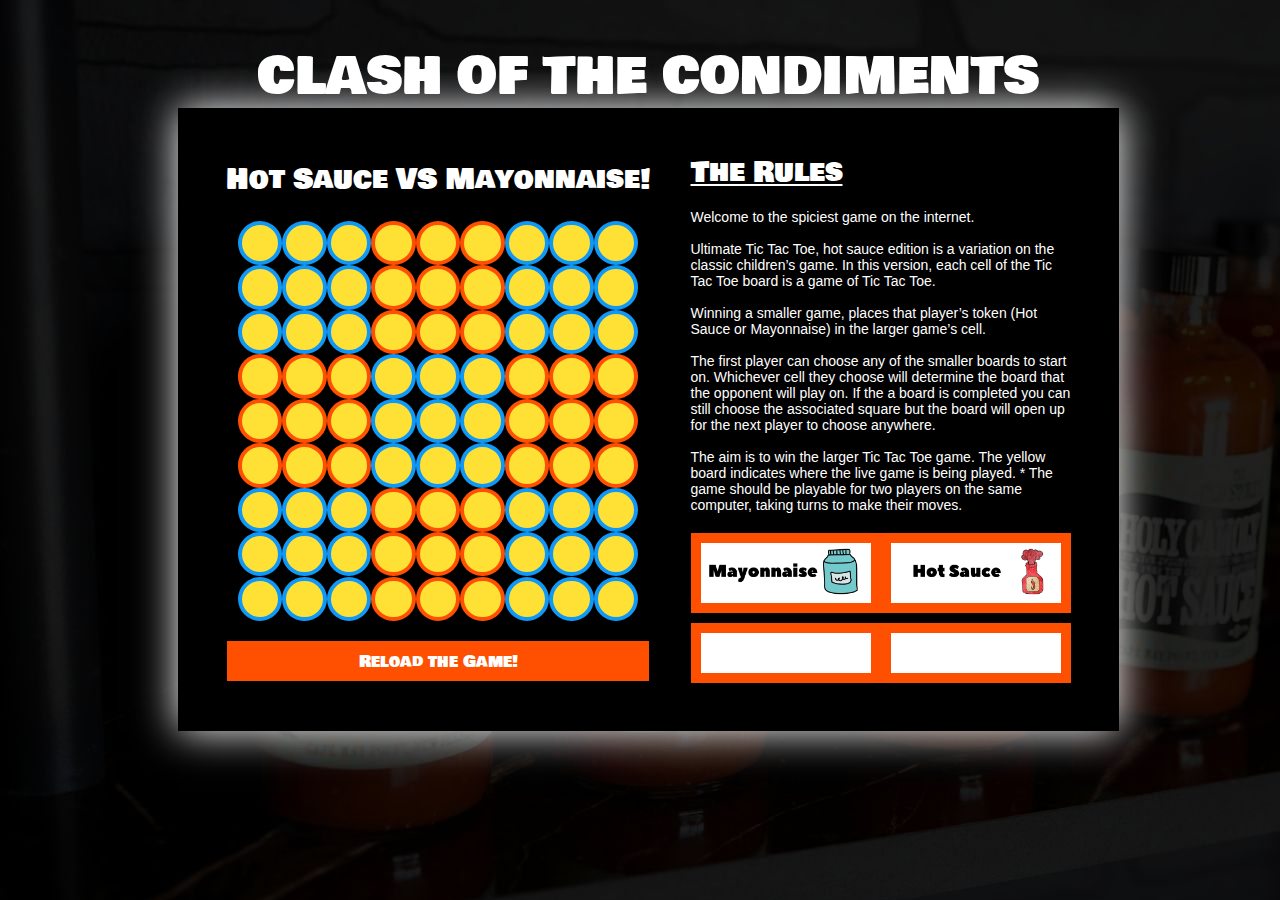
==== commit b5cffcda: "copy edits" ====
--- a/index.html
+++ b/index.html
@@ -17,7 +17,7 @@
   <div class="pageborder">
     <main>
       <section>
-        <h2>Hot Sauce VS Mayonaise!</h2>
+        <h2>Hot Sauce VS Mayonnaise!</h2>
         <div class="grid">
           <div id ="0" class="one"></div>
           <div id ="1" class="one"></div>
@@ -115,7 +115,7 @@
             <br><br>
             The first player can choose any of the smaller boards to start on. Whichever cell they choose will determine the board that the opponent will play on. If the a board is completed you can still choose the associated square but the board will open up for the next player to choose anywhere.
             <br><br>
-            The aim is to win the larger Tic Tac Toe game. The yellow board indicates where the live game is being played.
+            The aim is to win the larger Tic Tac Toe game. The yellow board indicates where the live game is being played. * The game should be playable for two players on the same computer, taking turns to make their moves.
           </p>
           
           <div>
--- a/main.css
+++ b/main.css
@@ -18,6 +18,7 @@
     align-items: center;
     display: flex;
     flex-direction: column;
+    width: 85%;
   }
 }
 
@@ -41,6 +42,12 @@
 header {
   height: 60px;
   margin: 20px;
+}
+
+@media only screen and (max-width: 600px) {
+  header {
+    width: 85%;
+  }
 }
 
 
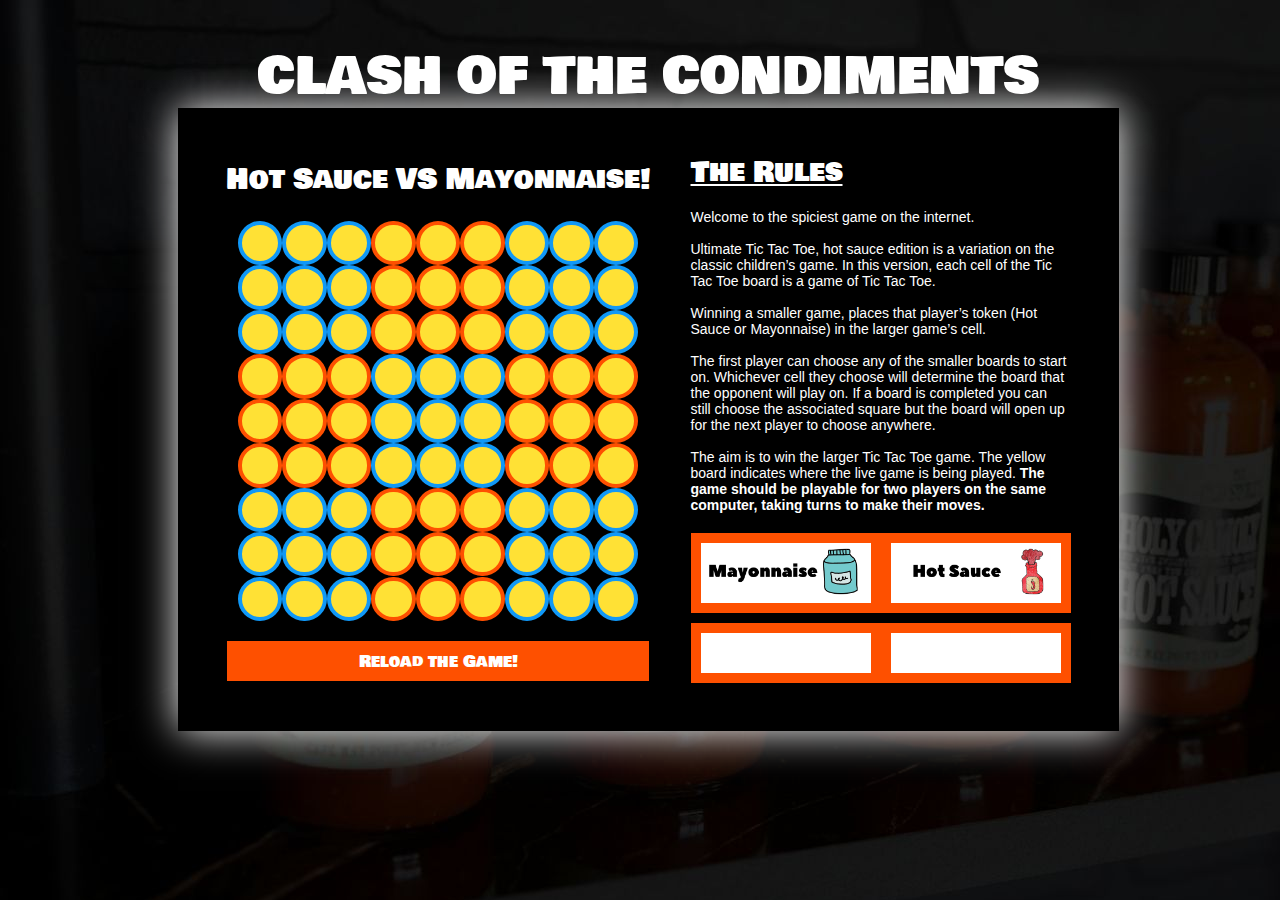
==== commit abd8b5fe: "updates" ====
--- a/index.html
+++ b/index.html
@@ -113,9 +113,10 @@
             <br><br>
             Winning a smaller game, places that player’s token (Hot Sauce or Mayonnaise) in the larger game’s cell.
             <br><br>
-            The first player can choose any of the smaller boards to start on. Whichever cell they choose will determine the board that the opponent will play on. If the a board is completed you can still choose the associated square but the board will open up for the next player to choose anywhere.
+            The first player can choose any of the smaller boards to start on. Whichever cell they choose will determine the board that the opponent will play on. If a board is completed you can still choose the associated square but the board will open up for the next player to choose anywhere.
             <br><br>
-            The aim is to win the larger Tic Tac Toe game. The yellow board indicates where the live game is being played. * The game should be playable for two players on the same computer, taking turns to make their moves.
+            The aim is to win the larger Tic Tac Toe game. The yellow board indicates where the live game is being played. <strong>The game should be playable for two players on the same computer, taking turns to make their moves.</strong>
+            <br>
           </p>
           
           <div>
